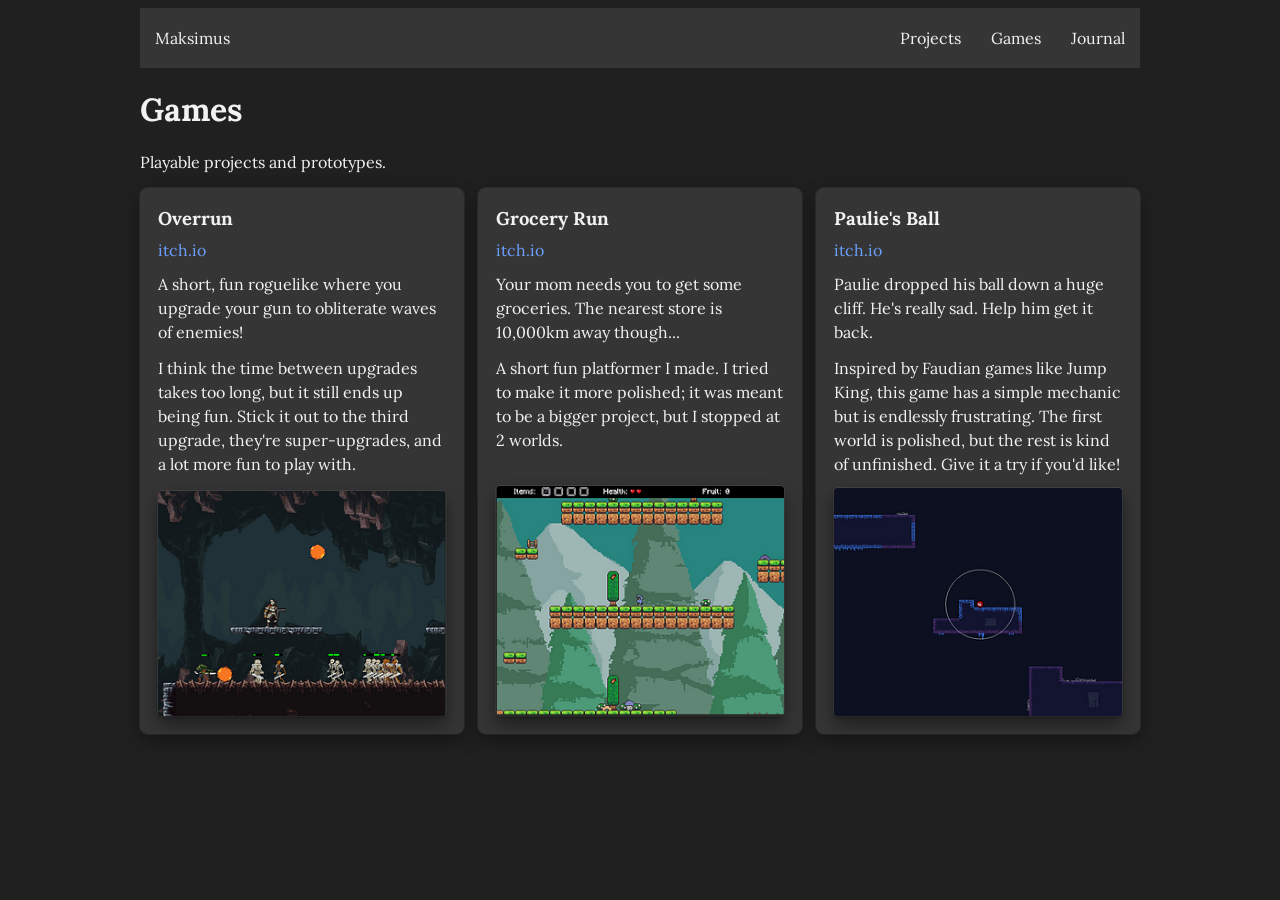
==== games/index.html @ 71fd9cb1 "chore: adding games to games tab" ====
<!DOCTYPE html>
<html>

<head>
  <title>Games</title>
  <link rel="stylesheet" href="../style.css">
  <script src="../font.js"></script>
</head>

<body class="games-page">
  <div class="navbar">
    <a href="../">Maksimus</a>
    <a href="../projects/">Projects</a>
    <a href="../games/">Games</a>
    <a href="../journal/">Journal</a>
  </div>

  <div class="games-container">
    <h1>Games</h1>
    <p>Playable projects and prototypes.</p>

    <div class="games-grid">
      <article class="game-card">
        <h2 class="game-title">Overrun</h2>
        <a href="https://bluchie.itch.io/overrun" class="game-link" target="_blank" rel="noopener noreferrer">itch.io</a>
        <p class="game-description">A short, fun roguelike where you upgrade your gun to obliterate waves of enemies!</p>
        <p class="game-description">I think the time between upgrades takes too long, but it still ends up being fun. Stick it out to the third upgrade, they're super-upgrades, and a lot more fun to play with.</p>
        <img src="../images/overrun-sc.png" alt="Where's the game?" class="game-image">
      </article>

      <article class="game-card">
        <h2 class="game-title">Grocery Run</h2>
        <a href="https://bluchie.itch.io/grocery-run" class="game-link" target="_blank" rel="noopener noreferrer">itch.io</a>
        <p class="game-description">Your mom needs you to get some groceries. The nearest store is 10,000km away though...</p>
        <p class="game-description">A short fun platformer I made. I tried to make it more polished; it was meant to be a bigger project, but I stopped at 2 worlds.</p>
        <img src="../images/grocery-run-sc.png" alt="Where's the game?" class="game-image">
      </article>

      <article class="game-card">
        <h2 class="game-title">Paulie's Ball</h2>
        <a href="https://bluchie.itch.io/paulies-ball" class="game-link">itch.io</a>
        <p class="game-description">Paulie dropped his ball down a huge cliff. He's really sad. Help him get it back.</p>
        <p class="game-description">Inspired by Faudian games like Jump King, this game has a simple mechanic but is endlessly frustrating. The first world is polished, but the rest is kind of unfinished. Give it a try if you'd like!</p>
        <img src="../images/paulies-ball-sc.png" alt="Where's the game?" class="game-image">
      </article>
    </div>
  </div>
</body>

</html>
---- style.css ----
body {
  font-family: var(--font, serif);
  background-color: #202020; /* #e3a784; */
  text-align: left;
  color: #f2f2f2;
}

.navbar {
  display: flex;
  max-width: 750px;
  background-color: #353535;
  text-align: right;
  color: #fff;
  padding: 20px 0;
  margin: 0 auto;
}

.navbar a { /* navbar links */
  color: #f2f2f2;           /* same as your body text */
  text-decoration: none;    /* removes the underline */
  padding: 0 15px;
}

.navbar a:first-child {
  margin-right: auto;
}

.container {
  max-width: 750px;
  margin: 0 auto;
  padding: 0 20px;
}


/* projects */
.project-card {
  background-color: #353535;
  padding: 24px;
  margin-bottom: 24px;
  border-radius: 8px;
  display: flex;
  flex-direction: column;
  align-items: stretch;
  overflow: visible;
}

.project-header {
  display: flex;
  justify-content: space-between;
  align-items: baseline;
  margin-bottom: 20px;
}

.project-name {
  font-size: 1.25rem;
  margin: 0;
}

.project-tech {
  font-size: 0.875rem;
  color: #d3d3d3;
}

.project-link {
  display: inline-block;
  margin-bottom: 12px;
  color: #6b9fff;
  text-decoration: none;
}

.project-description {
  margin: 0 0 16px 0;
  line-height: 1.5;
}

.project-footnote {
  margin: 0 0 16px 0;
  line-height: 1.5;
  font-size: 0.8rem;
  font-style: italic;
  color: #d3d3d3;
}

.project-image {
  width: auto;
  max-width: 100%;
  min-width: 0;
  height: auto;
  border-radius: 4px;
  display: block;
  align-self: center;
  margin: 4px 0 0 0;
  /* Dark-on-dark cards need a light edge + strong shadow to read */
  box-shadow:
    0 0 0 1px rgba(255, 255, 255, 0.08),
    0 1px 2px rgba(0, 0, 0, 0.5),
    0 10px 24px rgba(0, 0, 0, 0.55),
    0 20px 48px rgba(0, 0, 0, 0.35);
}

.project-image + .project-image {
  margin-top: 20px;
}

/* Hide image section when there's no image (optional) */
.project-card:not(:has(.project-image)) .project-image {
  display: none;
}

/* code box */
.code-box {
  background-color: #1e1e1e;
  border-radius: 8px;
  overflow: hidden;
  margin: 16px 0;
}

.code-box pre {
  margin: 0;
  padding: 20px;
  overflow-x: auto;
}

.code-box code {
  font-family: 'Fira Code', 'Consolas', 'Monaco', 'Courier New', monospace;
  font-size: 0.9rem;
  line-height: 1.5;
  color: #d4d4d4;
}

/* prism - CODE_* color scheme */
.code-box .token.fn-keyword { color: #C9C279; }   /* fn */
.code-box .token.function-call { color: #BF5151; }  /* main, add, print - function names */
.code-box .token.variable { color: #EBEBEB; }     /* x, y, i - variables (punctuation-colored) */
.code-box .token.type { color: #9B69CF; }        /* int, float */
.code-box .token.number,
.code-box .token.string { color: #B5CEA8; }      /* literals: 0, 1, 2.71, "..." */
.code-box .token.keyword { color: #78BDC0; }     /* return, if, else, while */
.code-box .token.comment { color: #AFAFAF; }     /* // ... */
.code-box .token.punctuation,
.code-box .token.operator { color: #EBEBEB; }    /* ( ) { } ; = + ... */

/* images */
.android-image-row {
  display: flex;
  flex-wrap: wrap;
  justify-content: center;
  align-items: center;
  gap: 30px;
  margin-top: 4px;
}

.android-image-row .android-image {
  flex: 0 0 auto;
  max-width: 100%;
  object-fit: contain;
}

.android-image {
  display: block;
  max-width: 100%;
  max-height: 400px;
  width: auto;
  height: auto;
  align-self: center;
  border-radius: 4px;
  box-shadow:
    0 0 0 1px rgba(255, 255, 255, 0.08),
    0 1px 2px rgba(0, 0, 0, 0.5),
    0 10px 24px rgba(0, 0, 0, 0.55),
    0 20px 48px rgba(0, 0, 0, 0.35);
}

/* Discord screenshots: full column width (card edge to edge), proportional columns from intrinsic widths */
.discord-image-row {
  display: grid;
  grid-template-columns: minmax(0, 455fr) minmax(0, 569fr);
  gap: 12px;
  width: 100%;
  margin-top: 4px;
  padding: 0 12px;
  box-sizing: border-box;
  align-items: start;
}

.discord-image-row .discord-image {
  width: 100%;
  height: auto;
  display: block;
  object-fit: contain;
  border-radius: 4px;
  box-shadow:
    0 0 0 1px rgba(255, 255, 255, 0.08),
    0 1px 2px rgba(0, 0, 0, 0.5),
    0 10px 24px rgba(0, 0, 0, 0.55),
    0 20px 48px rgba(0, 0, 0, 0.35);
}

@media (max-width: 520px) {
  .discord-image-row {
    grid-template-columns: 1fr;
  }
}

/* games */
.games-container {
  max-width: 1000px;
  margin: 0 auto;
  padding: 0 20px;
}

.games-page .navbar {
  max-width: 1000px;
}

.games-grid {
  width: 100%;
  display: grid;
  grid-template-columns: repeat(3, minmax(0, 1fr));
  gap: 14px;
}

.game-card {
  background-color: #353535;
  border-radius: 8px;
  padding: 18px;
  display: flex;
  flex-direction: column;
  box-shadow:
    0 0 0 1px rgba(255, 255, 255, 0.06),
    0 6px 18px rgba(0, 0, 0, 0.35);
  transition: transform 140ms ease, box-shadow 140ms ease;
}

.game-card:hover {
  transform: translateY(-4px) scale(1.02);
  box-shadow:
    0 0 0 1px rgba(255, 255, 255, 0.08),
    0 10px 24px rgba(0, 0, 0, 0.45);
}

.game-title {
  margin: 0 0 10px 0;
  font-size: 1.15rem;
}

.game-link {
  display: inline-block;
  margin-bottom: 12px;
  color: #6b9fff;
  text-decoration: none;
}

.game-description {
  margin: 0 0 12px 0;
  line-height: 1.5;
}

.game-image {
  margin-top: auto;
  width: 100%;
  height: auto;
  border-radius: 4px;
  display: block;
  box-shadow:
    0 0 0 1px rgba(255, 255, 255, 0.08),
    0 1px 2px rgba(0, 0, 0, 0.5),
    0 8px 18px rgba(0, 0, 0, 0.45);
}

@media (max-width: 980px) {
  .games-grid {
    grid-template-columns: repeat(2, minmax(0, 1fr));
  }
}

@media (max-width: 640px) {
  .games-grid {
    grid-template-columns: 1fr;
  }
}

/* monkemus image */
.monkemus-image {
  max-width: 750px;
  border-radius: 8px;
  display: block;
  margin: 0 auto;
}
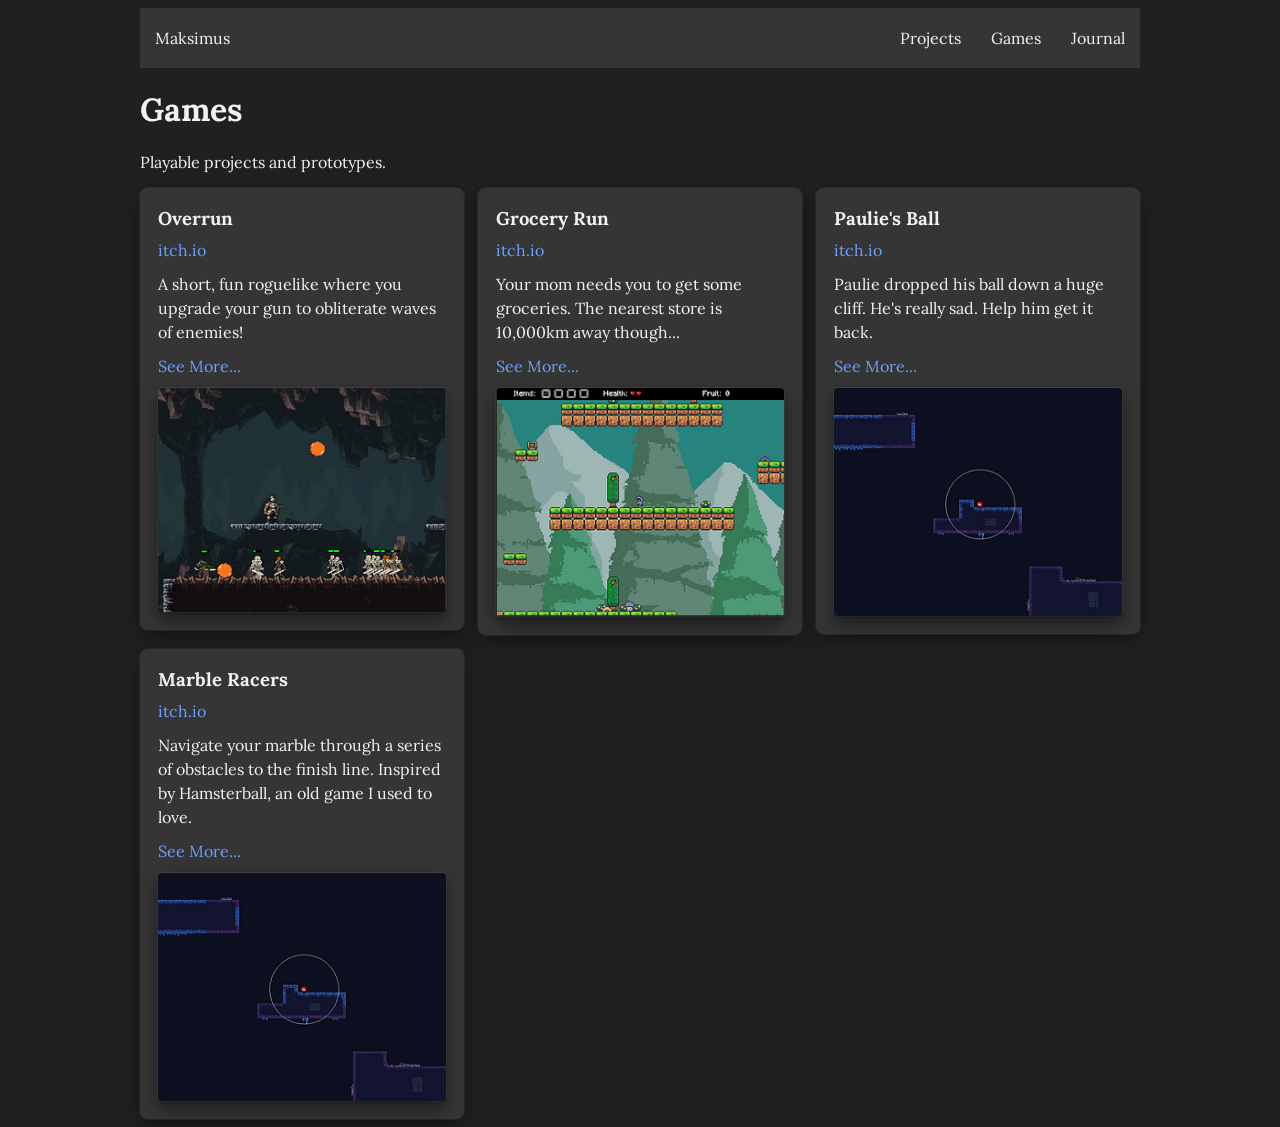
==== commit 290ff5c9: "chore: more games" ====
--- a/games/index.html
+++ b/games/index.html
@@ -24,7 +24,9 @@
         <h2 class="game-title">Overrun</h2>
         <a href="https://bluchie.itch.io/overrun" class="game-link" target="_blank" rel="noopener noreferrer">itch.io</a>
         <p class="game-description">A short, fun roguelike where you upgrade your gun to obliterate waves of enemies!</p>
-        <p class="game-description">I think the time between upgrades takes too long, but it still ends up being fun. Stick it out to the third upgrade, they're super-upgrades, and a lot more fun to play with.</p>
+        <button class="game-toggle game-see-more" type="button">See More...</button>
+        <p class="game-description game-description-extra" hidden>I think the time between upgrades takes too long, but it still ends up being fun. Stick it out to the third upgrade, they're super-upgrades, and a lot more fun to play with.</p>
+        <button class="game-toggle game-see-less" type="button" hidden>See Less...</button>
         <img src="../images/overrun-sc.png" alt="Where's the game?" class="game-image">
       </article>
 
@@ -32,19 +34,54 @@
         <h2 class="game-title">Grocery Run</h2>
         <a href="https://bluchie.itch.io/grocery-run" class="game-link" target="_blank" rel="noopener noreferrer">itch.io</a>
         <p class="game-description">Your mom needs you to get some groceries. The nearest store is 10,000km away though...</p>
-        <p class="game-description">A short fun platformer I made. I tried to make it more polished; it was meant to be a bigger project, but I stopped at 2 worlds.</p>
+        <button class="game-toggle game-see-more" type="button">See More...</button>
+        <p class="game-description game-description-extra" hidden>A short fun platformer I made. I tried to make it more polished; it was meant to be a bigger project, but I stopped at 2 worlds.</p>
+        <button class="game-toggle game-see-less" type="button" hidden>See Less...</button>
         <img src="../images/grocery-run-sc.png" alt="Where's the game?" class="game-image">
       </article>
 
       <article class="game-card">
         <h2 class="game-title">Paulie's Ball</h2>
-        <a href="https://bluchie.itch.io/paulies-ball" class="game-link">itch.io</a>
+        <a href="https://bluchie.itch.io/paulies-ball" class="game-link" target="_blank" rel="noopener noreferrer">itch.io</a>
         <p class="game-description">Paulie dropped his ball down a huge cliff. He's really sad. Help him get it back.</p>
-        <p class="game-description">Inspired by Faudian games like Jump King, this game has a simple mechanic but is endlessly frustrating. The first world is polished, but the rest is kind of unfinished. Give it a try if you'd like!</p>
+        <button class="game-toggle game-see-more" type="button">See More...</button>
+        <p class="game-description game-description-extra" hidden>Inspired by Faudian games like Jump King, this game has a simple mechanic but is endlessly frustrating. The first world is polished, but the rest is kind of unfinished. Give it a try if you'd like!</p>
+        <button class="game-toggle game-see-less" type="button" hidden>See Less...</button>
+        <img src="../images/paulies-ball-sc.png" alt="Where's the game?" class="game-image">
+      </article>
+
+      <article class="game-card">
+        <h2 class="game-title">Marble Racers</h2>
+        <a href="https://bluchie.itch.io/marble-racers" class="game-link" target="_blank" rel="noopener noreferrer">itch.io</a>
+        <p class="game-description">Navigate your marble through a series of obstacles to the finish line. Inspired by Hamsterball, an old game I used to love.</p>
+        <button class="game-toggle game-see-more" type="button">See More...</button>
+        <p class="game-description game-description-extra" hidden>Inspired by Faudian games like Jump King, this game has a simple mechanic but is endlessly frustrating. The first world is polished, but the rest is kind of unfinished. Give it a try if you'd like!</p>
+        <button class="game-toggle game-see-less" type="button" hidden>See Less...</button>
         <img src="../images/paulies-ball-sc.png" alt="Where's the game?" class="game-image">
       </article>
     </div>
   </div>
+  <script>
+    document.querySelectorAll('.game-card').forEach((card) => {
+      const seeMore = card.querySelector('.game-see-more');
+      const seeLess = card.querySelector('.game-see-less');
+      const extra = card.querySelector('.game-description-extra');
+
+      if (!seeMore || !seeLess || !extra) return;
+
+      seeMore.addEventListener('click', () => {
+        extra.hidden = false;
+        seeMore.hidden = true;
+        seeLess.hidden = false;
+      });
+
+      seeLess.addEventListener('click', () => {
+        extra.hidden = true;
+        seeMore.hidden = false;
+        seeLess.hidden = true;
+      });
+    });
+  </script>
 </body>
 
 </html>
--- a/style.css
+++ b/style.css
@@ -218,6 +218,7 @@
   display: grid;
   grid-template-columns: repeat(3, minmax(0, 1fr));
   gap: 14px;
+  align-items: start;
 }
 
 .game-card {
@@ -256,6 +257,25 @@
   line-height: 1.5;
 }
 
+.game-toggle {
+  border: 0;
+  padding: 0;
+  background: transparent;
+  color: #6b9fff;
+  cursor: pointer;
+  font: inherit;
+  text-align: left;
+  margin: 0 0 12px 0;
+}
+
+.game-toggle:hover {
+  text-decoration: underline;
+}
+
+.game-description-extra {
+  margin-top: 0;
+}
+
 .game-image {
   margin-top: auto;
   width: 100%;
